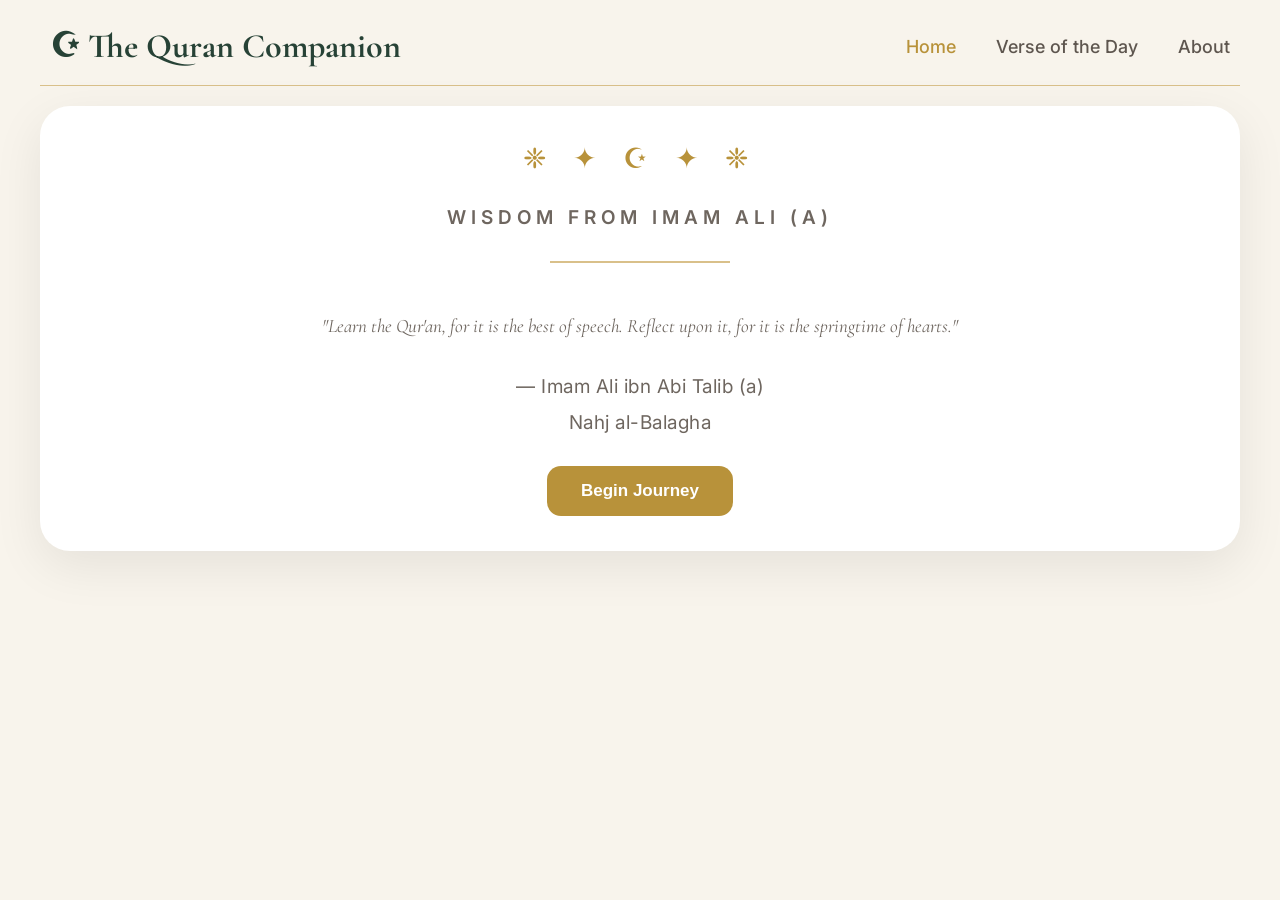
==== index.html @ 057ba7d2 "Initial release - Version 1.0" ====
<!DOCTYPE html>
<html lang="en">

<head>

    <meta charset="UTF-8">
    <meta name="viewport" content="width=device-width, initial-scale=1.0">

    <title>Quran Compass</title>

    <link rel="stylesheet" href="style.css">

</head>

<body>

    <div id="app">

    </div>

    <script src="Data/verses.js"></script>
    <script src="Data/reminders.js"></script>
    <script src="js/questions.js"></script>
    <script src="js/reflections.js"></script>
    <script src="js/themeMap.js"></script>
    <script src="js/engine.js"></script>
    <script src="js/main.js"></script>

</body>

</html>
---- style.css ----
/* ===========================
   QURAN COMPANION
   Version 2 UI
=========================== */

@import url('https://fonts.googleapis.com/css2?family=Cormorant+Garamond:wght@500;600;700&family=Inter:wght@300;400;500;600&display=swap');

*{
    margin:0;
    padding:0;
    box-sizing:border-box;
}

body{

    background:#F8F4EC;

    color:#4A433B;

    font-family:'Inter',sans-serif;

    min-height:100vh;

    overflow-y:auto;

    padding:25px;

}

#app{

    width:1200px;

    max-width:95vw;

    margin:0 auto;

}

h1,h2,h3{

    font-family:'Cormorant Garamond',serif;

    color:#274236;

}

h1{

    font-size:64px;

    margin-bottom:20px;

}

h2{

    font-size:48px;

}

h3{

    font-size:30px;

}

.welcome,
.question,
.resultCard{

    position:relative;

    background:white;

    border-radius:30px;

    padding:35px 60px;

    box-shadow:

    0 15px 50px rgba(0,0,0,.08);

    text-align:center;

}

.welcome p{

    font-size:19px;

    line-height:1.9;

    max-width:700px;

    margin:25px auto;

    color:#6E665F;

}

button{

    background:#B8923A;

    color:white;

    border:none;

    padding:15px 34px;

    border-radius:14px;

    font-size:17px;

    cursor:pointer;

    transition:.25s;

    font-weight:600;

}

button:hover{

    transform:translateY(-3px);

    background:#A7812C;

}

.answerButton{

    display:block;

    width:500px;

    max-width:100%;

    margin:18px auto;

}

.question h2{

    margin-bottom:45px;

}

.verseCard{

    position:relative;

    margin-top:55px;
    margin-bottom:70px;

    background:#FFFEFB;

    border:1px solid #E8D8B6;

    border-left:7px solid #B8923A;

    border-radius:24px;

    padding:55px 60px;

    text-align:center;

    font-size:31px;

    line-height:2.15;

    font-weight:400;

    font-family:'Cormorant Garamond',serif;

    color:#3D3833;

    box-shadow:

        0 10px 30px rgba(184,146,58,.08);

}

.reflectionCard{

    position:relative;

    background:linear-gradient(

        180deg,

        #FAFCF8,

        #F2F7F1

    );

    border:1px solid #D8E5D8;

    border-left:7px solid #4D6A5C;

    border-radius:24px;

    padding:55px;

    box-shadow:

        0 12px 35px rgba(77,106,92,.10);

}

.reflectionCard h3{

    text-align:center;

    margin-bottom:28px;

    font-size:36px;

}

.reflectionCard p{

    font-size:20px;

    line-height:1.9;

    color:#5C534B;

}

.resultCard button{

    margin-top:45px;

}

.resultCard{

    animation:fadeUp .6s ease;
}

@keyframes fadeUp{

    from{

        opacity:0;
        transform:translateY(30px);

    }

    to{

        opacity:1;
        transform:translateY(0);

    }

}
/* ===========================
   ORNAMENTS
=========================== */

.resultCard::before{

    content:"❈";

    position:absolute;

    top:22px;

    left:28px;

    font-size:28px;

    color:#B8923A;

    opacity:.55;

}

.resultCard::after{

    content:"❈";

    position:absolute;

    bottom:22px;

    right:28px;

    font-size:28px;

    color:#4D6A5C;

    opacity:.55;

}
.reflectionCard::before{

    content:"❈";

    position:absolute;

    top:-22px;

    left:50%;

    transform:translateX(-50%);

    background:#F8F4EC;

    color:#B8923A;

    padding:0 18px;

    font-size:22px;

}
.surahDivider{

    margin:18px auto 45px;

    text-align:center;

    color:#B8923A;

    font-size:18px;

    letter-spacing:10px;

    opacity:.75;

}
/* ===========================
   HOMEPAGE HERO
=========================== */

.heroOrnament{

    font-size:28px;

    color:#B8923A;

    letter-spacing:10px;

    margin-bottom:25px;

}

.heroDivider{

    width:180px;

    height:2px;

    background:#D9C08A;

    margin:25px auto 45px;

}

.hadith{

    font-family:'Cormorant Garamond',serif;

    font-size:30px;

    line-height:1.8;

    color:#324A3F;

    max-width:760px;

    margin:0 auto;

    font-style:italic;

}

.hadithSource{

    margin-top:18px;

    margin-bottom:30px;

    color:#7B7066;

    font-size:17px;

    line-height:1.7;

    letter-spacing:.5px;

}
/* ===========================
   HEADER
=========================== */

.topNav{

    width:100%;

    display:flex;

    justify-content:space-between;

    align-items:center;

    margin-bottom:18px;

    padding:0 10px;

}

.siteTitle{

    font-family:'Cormorant Garamond',serif;

    font-size:34px;

    color:#274236;

    font-weight:700;

}

.navLinks{

    display:flex;

    gap:40px;

}

.navLinks a{

    text-decoration:none;

    color:#5E564F;

    font-size:18px;

    font-weight:500;

    transition:.25s;

    position:relative;

}

.navLinks a:hover{

    color:#B8923A;

}

.navLinks a::after{

    content:"";

    position:absolute;

    left:0;

    bottom:-8px;

    width:0;

    height:2px;

    background:#B8923A;

    transition:.25s;

}

.navLinks a:hover::after{

    width:100%;

}

.headerDivider{

    width:100%;

    height:1px;

    background:#D9C08A;

    margin-bottom:20px;

}
.coverLabel{

    font-family:'Inter',sans-serif;

    text-transform:uppercase;

    letter-spacing:5px;

    font-size:13px;

    color:#9B8763;

    margin-bottom:25px;

    font-weight:600;

}
body.homePage{

    overflow:hidden;

}
/* ===========================
   GUIDANCE LOADING
=========================== */

.loadingOrnament{

    color:#B8923A;

    font-size:26px;

    letter-spacing:8px;

    margin-bottom:22px;

}

.loadingDivider{

    width:140px;

    height:2px;

    background:#D8C28A;

    margin:22px auto 35px;

}

.loadingVerse{

    font-family:'Cormorant Garamond',serif;

    font-size:34px;

    line-height:1.8;

    color:#324A3F;

    max-width:720px;

    margin:auto;

    font-style:italic;

}

.loadingReference{

    margin-top:16px;

    color:#9B8763;

    letter-spacing:2px;

    font-size:14px;

    text-transform:uppercase;

}

.loadingMessage{

    margin-top:35px;

    color:#756B62;

    font-size:17px;

}
/* ===================================
   MOBILE RESPONSIVE
=================================== */

@media (max-width:768px){

body{

    padding:15px;

    overflow-y:auto;

}

#app{

    width:100%;

    margin:0 auto;

}

.topNav{

    flex-direction:column;

    gap:18px;

    text-align:center;

}

.siteTitle{

    font-size:26px;

}

.navLinks{

    gap:30px;

    flex-wrap:wrap;

    justify-content:center;

}

.navLinks a{

    font-size:15px;

}

.welcome,
.question,
.resultCard{

    padding:24px;

width:100%;

box-sizing:border-box;

    border-radius:22px;

}

h1{

    font-size:44px;

}

h2{

    font-size:34px;

}

h3{

    font-size:24px;

}

.hadith{

    font-size:26px;

    line-height:1.7;

}

.coverLabel{

    font-size:12px;

    letter-spacing:3px;

}

.heroDivider{

    width:120px;

}

button{

    width:100%;

    padding:18px;

    font-size:17px;

    border-radius:14px;

}

.answerButton{

    width:100%;

}

.verseCard{

    padding:28px;

    font-size:24px;

}

.reflectionCard{

    padding:28px;

}

.loadingVerse{

    font-size:28px;

}

}
.emailAddress{

    color:#B8923A;

    font-weight:600;

    overflow-wrap:anywhere;

    word-break:break-word;

}
/* ===========================
   ABOUT PAGE
=========================== */

.aboutPage{

    max-width:850px;

    margin:0 auto;

}

.aboutPage h2{

    font-size:46px;

    margin-bottom:10px;

}

.aboutPage p{

    font-size:18px;

    line-height:1.9;

    color:#625B53;

    margin:18px auto;

}

.aboutPage b{

    color:#274236;

}

.aboutPage button{

    margin-top:30px;

}
.salawat{

    font-size:28px !important;

    color:#274236 !important;

    margin:35px 0 !important;

}
/* ===========================
   FOOTER SIGNATURE
=========================== */

.footerNote{

    margin-top:40px;

    padding-top:35px;

    border-top:1px solid rgba(184,146,58,.25);

    font-family:'Cormorant Garamond',serif;

    font-size:22px;

    font-style:italic;

    font-weight:500;

    letter-spacing:.5px;

    color:#7A7268;

    text-align:center;

    opacity:.9;

}

.aboutPage button{

    margin-top:30px;

    margin-bottom:25px;

}
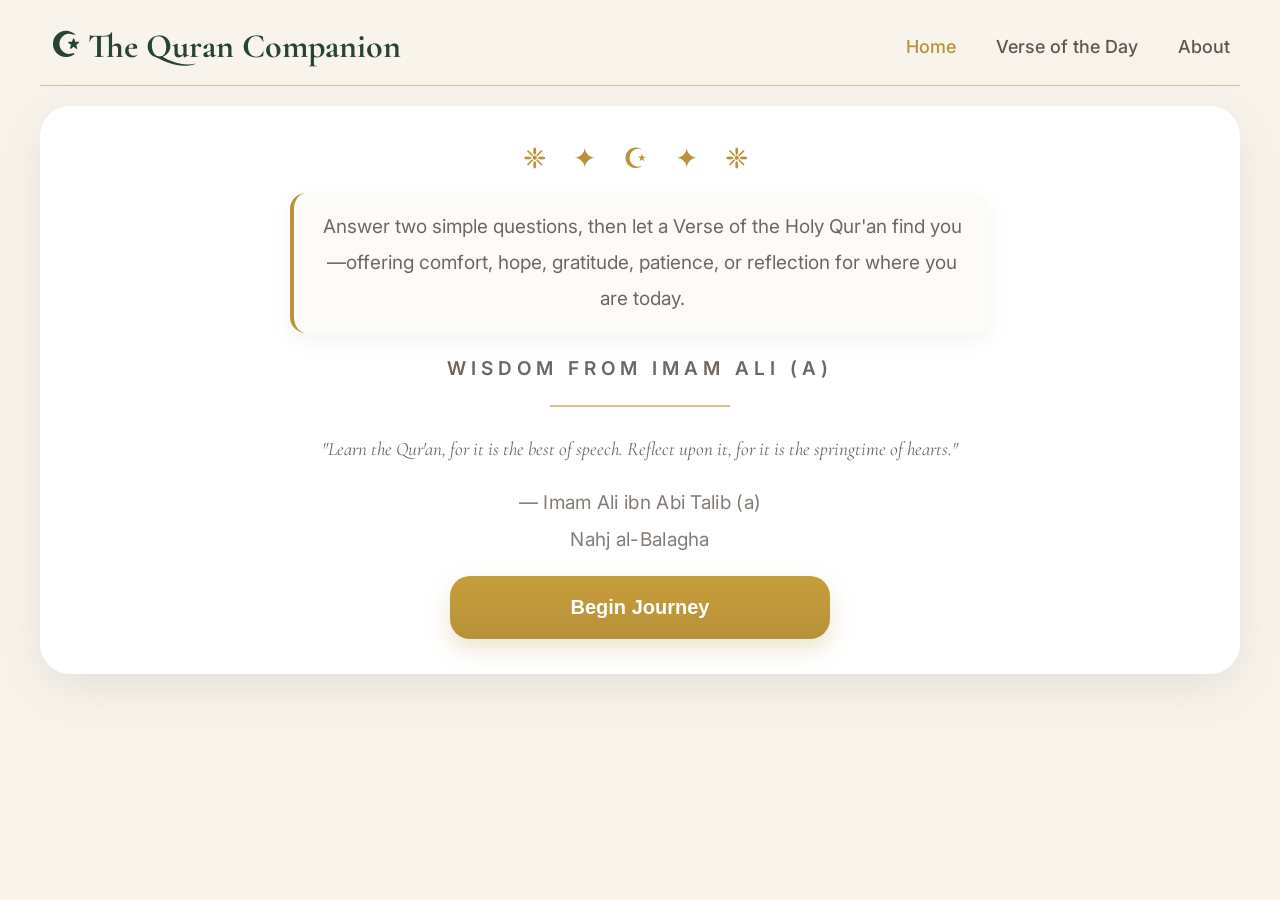
==== commit a3a2496f: "Add Open Graph metadata" ====
--- a/index.html
+++ b/index.html
@@ -6,9 +6,39 @@
     <meta charset="UTF-8">
     <meta name="viewport" content="width=device-width, initial-scale=1.0">
 
-    <title>Quran Compass</title>
+    <title>The Quran Companion</title>
 
-    <link rel="stylesheet" href="style.css">
+<meta name="description"
+      content="Find comfort and guidance from the Holy Qur'an through a simple two-question journey.">
+
+<meta property="og:title"
+      content="The Quran Companion">
+
+<meta property="og:description"
+      content="Answer two simple questions and receive a carefully selected verse from the Holy Qur'an.">
+
+<meta property="og:image"
+      content="https://the-quran-companion.netlify.app/Assets/logo/og-image.png">
+
+<meta property="og:url"
+      content="https://the-quran-companion.netlify.app/">
+
+<meta property="og:type"
+      content="website">
+
+<meta name="twitter:card"
+      content="summary_large_image">
+
+<meta name="twitter:title"
+      content="The Quran Companion">
+
+<meta name="twitter:description"
+      content="Answer two simple questions and receive a carefully selected verse from the Holy Qur'an.">
+
+<meta name="twitter:image"
+      content="https://the-quran-companion.netlify.app/Assets/logo/og-image.png">
+
+<link rel="stylesheet" href="style.css">
 
 </head>
 
--- a/style.css
+++ b/style.css
@@ -93,7 +93,7 @@
 
     max-width:700px;
 
-    margin:25px auto;
+    margin:18px auto;
 
     color:#6E665F;
 
@@ -101,31 +101,60 @@
 
 button{
 
-    background:#B8923A;
+    background:linear-gradient(
+        180deg,
+        #C79D3B,
+        #B8923A
+    );
 
     color:white;
 
     border:none;
 
-    padding:15px 34px;
-
-    border-radius:14px;
-
-    font-size:17px;
+    width:320px;
+
+    max-width:90%;
+
+    padding:18px 34px;
+
+    border-radius:20px;
+
+    font-size:18px;
+
+    font-weight:600;
 
     cursor:pointer;
 
-    transition:.25s;
-
-    font-weight:600;
+    transition:all .25s ease;
+
+    box-shadow:
+        0 10px 25px rgba(184,146,58,.25);
+
+}
+.heroButton{
+
+    width:380px;
+
+    max-width:90%;
+
+    padding:20px;
+
+    font-size:20px;
 
 }
 
 button:hover{
 
-    transform:translateY(-3px);
-
-    background:#A7812C;
+    transform:translateY(-4px) scale(1.02);
+
+    background:linear-gradient(
+        180deg,
+        #CEA548,
+        #B8923A
+    );
+
+    box-shadow:
+        0 18px 40px rgba(184,146,58,.35);
 
 }
 
@@ -345,7 +374,31 @@
 
     letter-spacing:10px;
 
-    margin-bottom:25px;
+    margin-bottom:14px;
+
+}
+.heroIntro{
+
+    max-width:700px;
+
+    margin:0 auto 14px;
+
+    padding:16px 24px;
+
+    background:#FCFBF8;
+
+    border-left:4px solid #B8923A;
+
+    border-radius:16px;
+
+    box-shadow:
+        0 8px 24px rgba(0,0,0,.05);
+
+    font-size:18px;
+
+    line-height:1.7;
+
+    color:#5F584F;
 
 }
 
@@ -357,7 +410,7 @@
 
     background:#D9C08A;
 
-    margin:25px auto 45px;
+    margin:18px auto 24px;
 
 }
 
@@ -381,17 +434,19 @@
 
 .hadithSource{
 
-    margin-top:18px;
-
-    margin-bottom:30px;
+    margin-top:16px;
+
+    margin-bottom:28px;
 
     color:#7B7066;
 
-    font-size:17px;
-
-    line-height:1.7;
-
-    letter-spacing:.5px;
+    font-size:15px;
+
+    line-height:1.6;
+
+    letter-spacing:.3px;
+    font-weight:400;
+    opacity:.85;
 
 }
 /* ===========================
@@ -515,6 +570,16 @@
     overflow:hidden;
 
 }
+
+@media (max-width:768px){
+
+    body.homePage{
+
+        overflow-y:auto;
+
+    }
+
+}
 /* ===========================
    GUIDANCE LOADING
 =========================== */
@@ -704,6 +769,12 @@
 
 }
 
+.heroButton{
+
+    margin-bottom:90px;
+
+}
+
 .answerButton{
 
     width:100%;
@@ -727,6 +798,36 @@
 .loadingVerse{
 
     font-size:28px;
+
+}
+
+/* Mobile ornament fixes */
+
+.resultCard::before{
+
+    top:14px;
+
+    left:14px;
+
+    font-size:22px;
+
+}
+
+.resultCard::after{
+
+    bottom:14px;
+
+    right:14px;
+
+    font-size:22px;
+
+}
+
+.reflectionCard::before{
+
+    top:-16px;
+
+    font-size:18px;
 
 }
 
@@ -830,4 +931,4 @@
 
     margin-bottom:25px;
 
-}+}
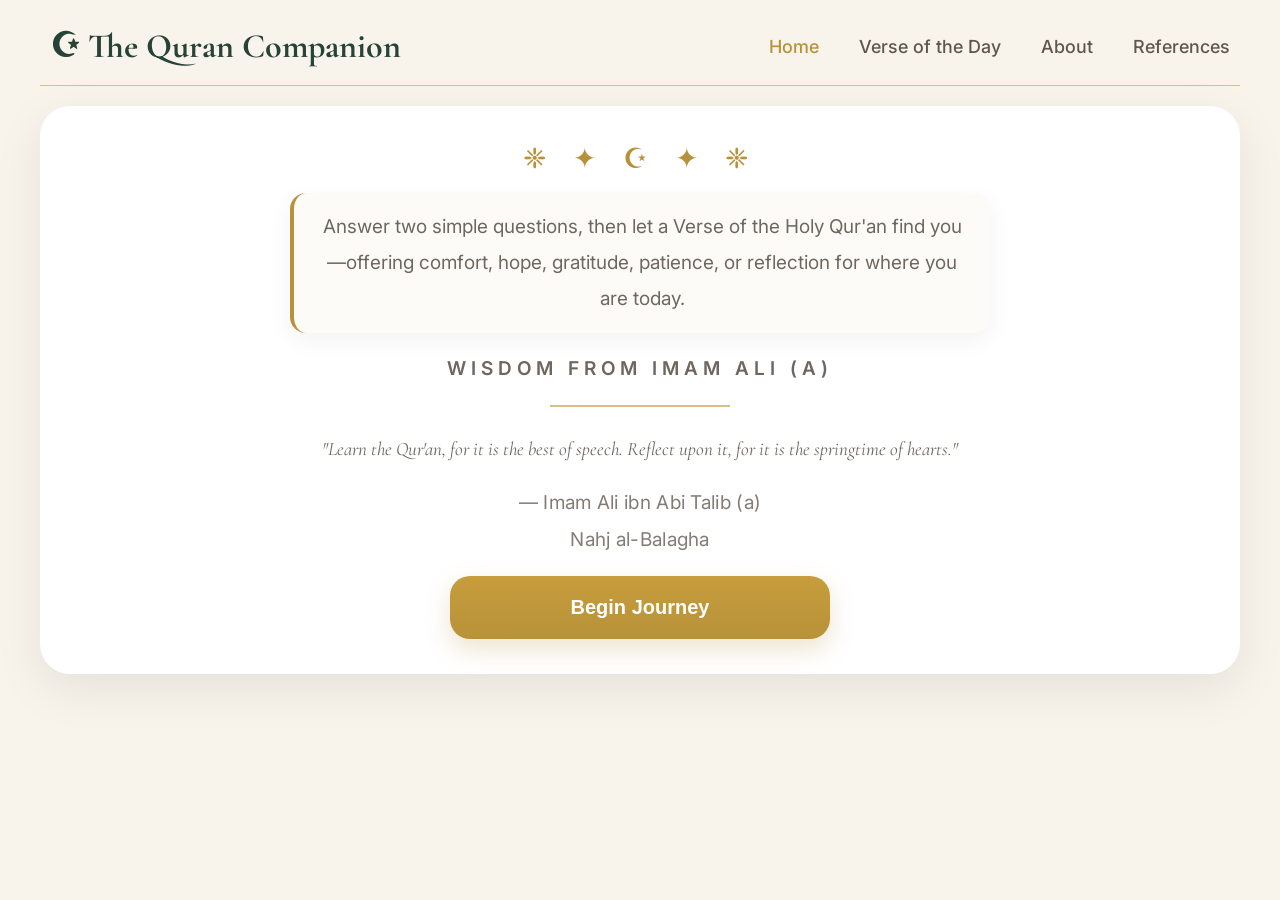
==== commit dc187637: "Add vocabulary support and References page" ====
--- a/index.html
+++ b/index.html
@@ -50,6 +50,7 @@
 
     <script src="Data/verses.js"></script>
     <script src="Data/reminders.js"></script>
+    <script src="Data/vocabulary.js"></script>
     <script src="js/questions.js"></script>
     <script src="js/reflections.js"></script>
     <script src="js/themeMap.js"></script>
--- a/style.css
+++ b/style.css
@@ -932,3 +932,69 @@
     margin-bottom:25px;
 
 }
+
+/* ===========================
+   VOCABULARY
+=========================== */
+
+.vocabWord{
+
+    border-bottom:2px dotted #B8923A;
+
+    cursor:pointer;
+
+    transition:.2s;
+
+}
+
+.vocabWord:hover{
+
+    color:#B8923A;
+
+}
+
+#vocabularyPopup{
+
+    position:absolute;
+
+    max-width:280px;
+
+    padding:16px 18px;
+
+    background:white;
+
+    border:1px solid #E8D8B6;
+
+    border-left:5px solid #B8923A;
+
+    border-radius:16px;
+
+    box-shadow:0 12px 35px rgba(0,0,0,.15);
+
+    font-size:16px;
+
+    line-height:1.6;
+
+    color:#4A433B;
+
+    z-index:9999;
+
+    display:none;
+
+}
+
+#vocabularyPopup.show{
+
+    display:block;
+
+}
+
+#vocabularyPopup strong{
+
+    color:#274236;
+
+    font-family:'Cormorant Garamond',serif;
+
+    font-size:22px;
+
+}
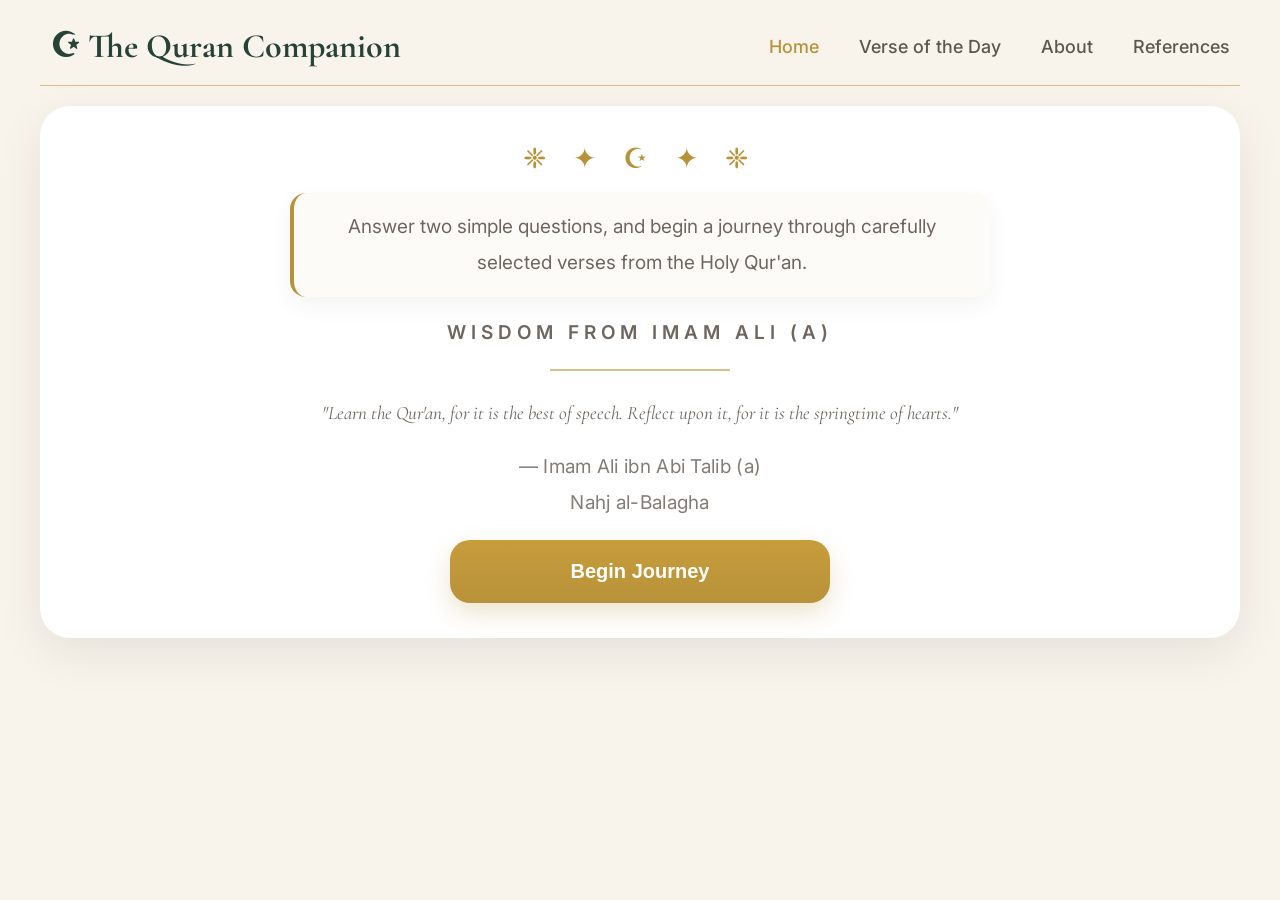
==== commit d575b327: "Improve guidance journey and Verse of the Day experience" ====
--- a/index.html
+++ b/index.html
@@ -48,9 +48,11 @@
 
     </div>
 
-    <script src="Data/verses.js"></script>
+    <script src="Data_New/journeyMap.js"></script>
+    <script src="Data_New/verses.js"></script>
     <script src="Data/reminders.js"></script>
-    <script src="Data/vocabulary.js"></script>
+    <script src="Data/dailyReflections.js"></script>
+    <script src="Data_New/vocabulary.js"></script>
     <script src="js/questions.js"></script>
     <script src="js/reflections.js"></script>
     <script src="js/themeMap.js"></script>
--- a/style.css
+++ b/style.css
@@ -169,6 +169,96 @@
     margin:18px auto;
 
 }
+.questionCard{
+
+    position:relative;
+
+    width:660px;
+
+    max-width:100%;
+
+    margin:18px auto;
+
+    padding:18px 24px;
+
+    border-radius:20px;
+
+    background:#FCFBF8;
+
+    border:1px solid #E8D8B6;
+
+    cursor:pointer;
+
+    overflow:hidden;
+
+    transition:.25s ease;
+
+    text-align:left;
+
+    box-shadow:
+        0 8px 22px rgba(0,0,0,.05);
+
+}
+.questionCard::before{
+
+    content:"";
+
+    position:absolute;
+
+    left:0;
+
+    top:0;
+
+    bottom:0;
+
+    width:6px;
+
+    background:#B8923A;
+
+    transition:width .25s ease;
+
+}
+
+.questionCard:hover{
+
+    transform:translateY(-2px);
+
+    background:#FFFDF8;
+
+    border-color:#B8923A;
+
+    box-shadow:
+        0 16px 38px rgba(184,146,58,.18);
+
+}
+
+.questionCard:hover::before{
+
+    width:14px;
+
+}
+
+.questionCardTitle{
+
+    font-size:24px;
+
+    font-weight:700;
+
+    color:#274236;
+
+    margin-bottom:6px;
+
+}
+
+.questionCardSubtitle{
+
+    color:#8B8278;
+
+    font-size:16px;
+
+    line-height:1.6;
+
+}
 
 .question h2{
 
@@ -401,6 +491,19 @@
     color:#5F584F;
 
 }
+.questionIntro{
+
+    max-width:540px;
+
+    margin:20px auto;
+
+    color:#666;
+
+    font-size:1.05rem;
+
+    line-height:1.9;
+
+}
 
 .heroDivider{
 
@@ -998,3 +1101,22 @@
     font-size:22px;
 
 }
+.carryVerse{
+
+    margin-top:28px;
+
+    margin-bottom:28px;
+
+    text-align:center;
+
+    font-size:0.95rem;
+
+    font-style:italic;
+
+    letter-spacing:0.3px;
+
+    color:#8B7B57;
+
+    opacity:0.9;
+
+}
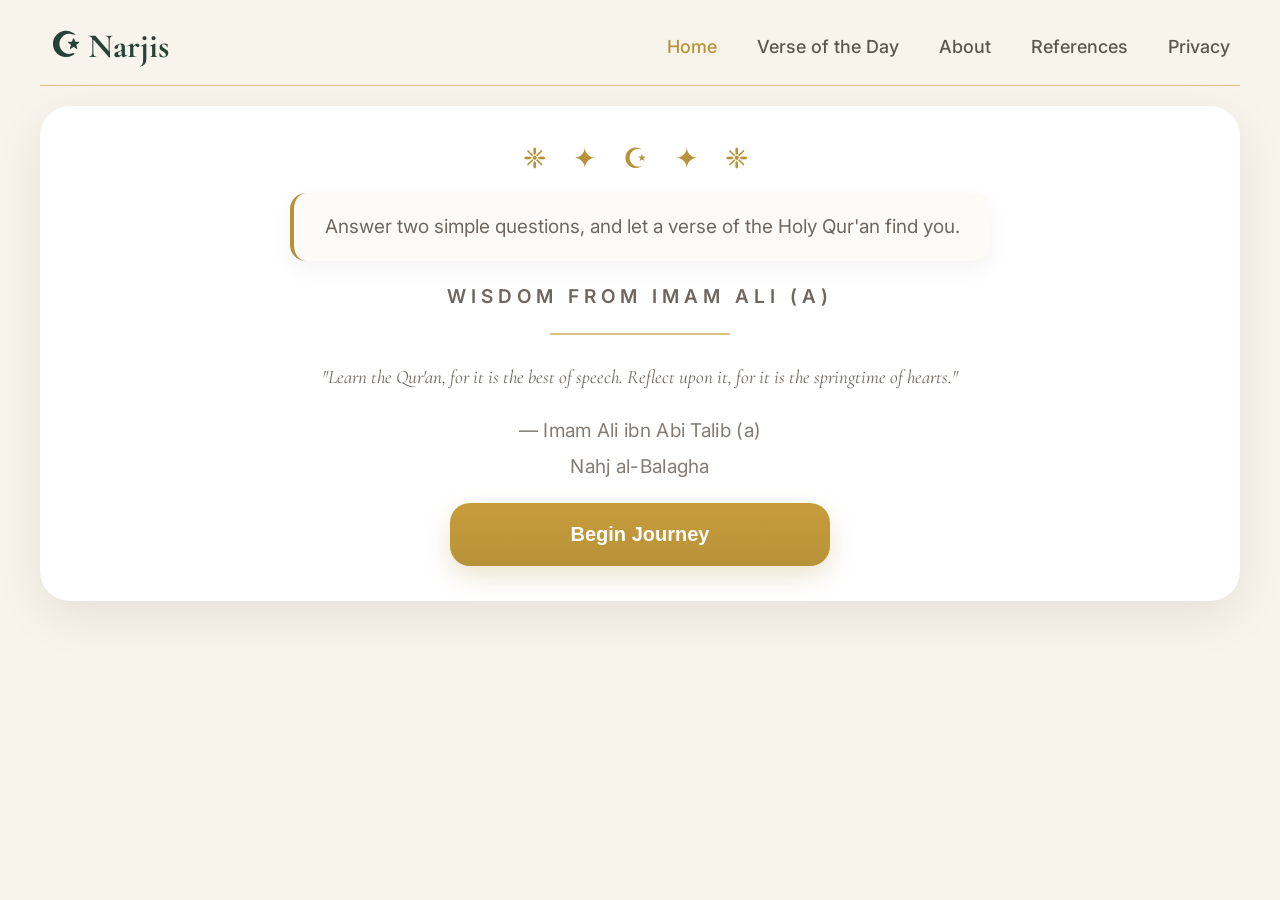
==== commit 69c63ece: "Add Privacy Policy, update branding to Narjis, and update navigation" ====
--- a/index.html
+++ b/index.html
@@ -6,13 +6,13 @@
     <meta charset="UTF-8">
     <meta name="viewport" content="width=device-width, initial-scale=1.0">
 
-    <title>The Quran Companion</title>
+    <title>Narjis — Islamic App for Daily Growth</title>
 
 <meta name="description"
-      content="Find comfort and guidance from the Holy Qur'an through a simple two-question journey.">
+      content="Find comfort and guidance from the Holy Qur'an through a simple two-question journey. Islamic app for daily growth & Quranic guidance.">
 
 <meta property="og:title"
-      content="The Quran Companion">
+      content="Narjis — Islamic App for Daily Growth">
 
 <meta property="og:description"
       content="Answer two simple questions and receive a carefully selected verse from the Holy Qur'an.">
@@ -30,7 +30,7 @@
       content="summary_large_image">
 
 <meta name="twitter:title"
-      content="The Quran Companion">
+      content="Narjis — Islamic App for Daily Growth">
 
 <meta name="twitter:description"
       content="Answer two simple questions and receive a carefully selected verse from the Holy Qur'an.">
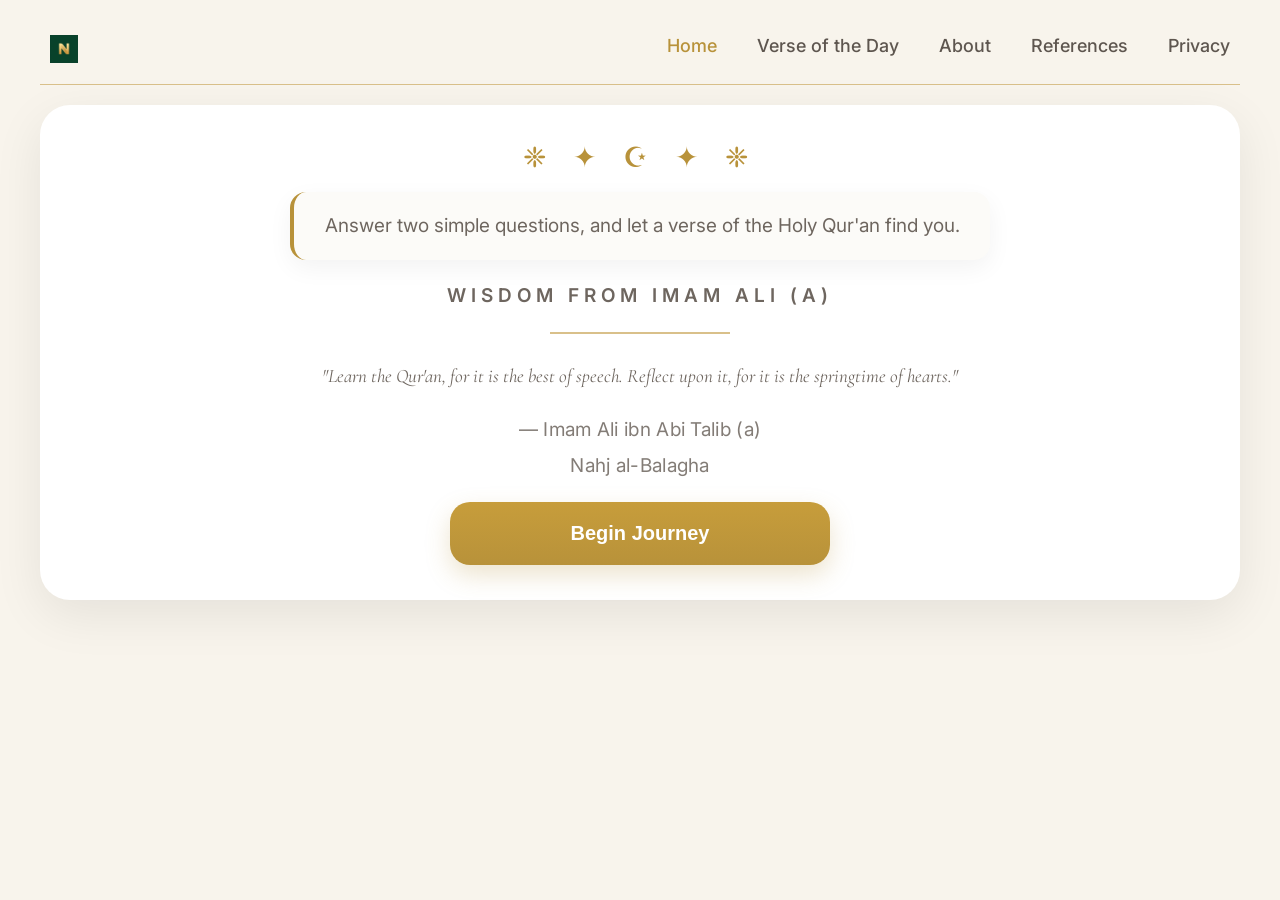
==== commit fd649a48: "Update logo to logo.png and remove duplicate text" ====
--- a/index.html
+++ b/index.html
@@ -18,7 +18,7 @@
       content="Answer two simple questions and receive a carefully selected verse from the Holy Qur'an.">
 
 <meta property="og:image"
-      content="https://the-quran-companion.netlify.app/Assets/logo/og-image.png">
+      content="https://the-quran-companion.netlify.app/Assets/logo/logo.png">
 
 <meta property="og:url"
       content="https://the-quran-companion.netlify.app/">
@@ -36,7 +36,7 @@
       content="Answer two simple questions and receive a carefully selected verse from the Holy Qur'an.">
 
 <meta name="twitter:image"
-      content="https://the-quran-companion.netlify.app/Assets/logo/og-image.png">
+      content="https://the-quran-companion.netlify.app/Assets/logo/logo.png">
 
 <link rel="stylesheet" href="style.css">
 
